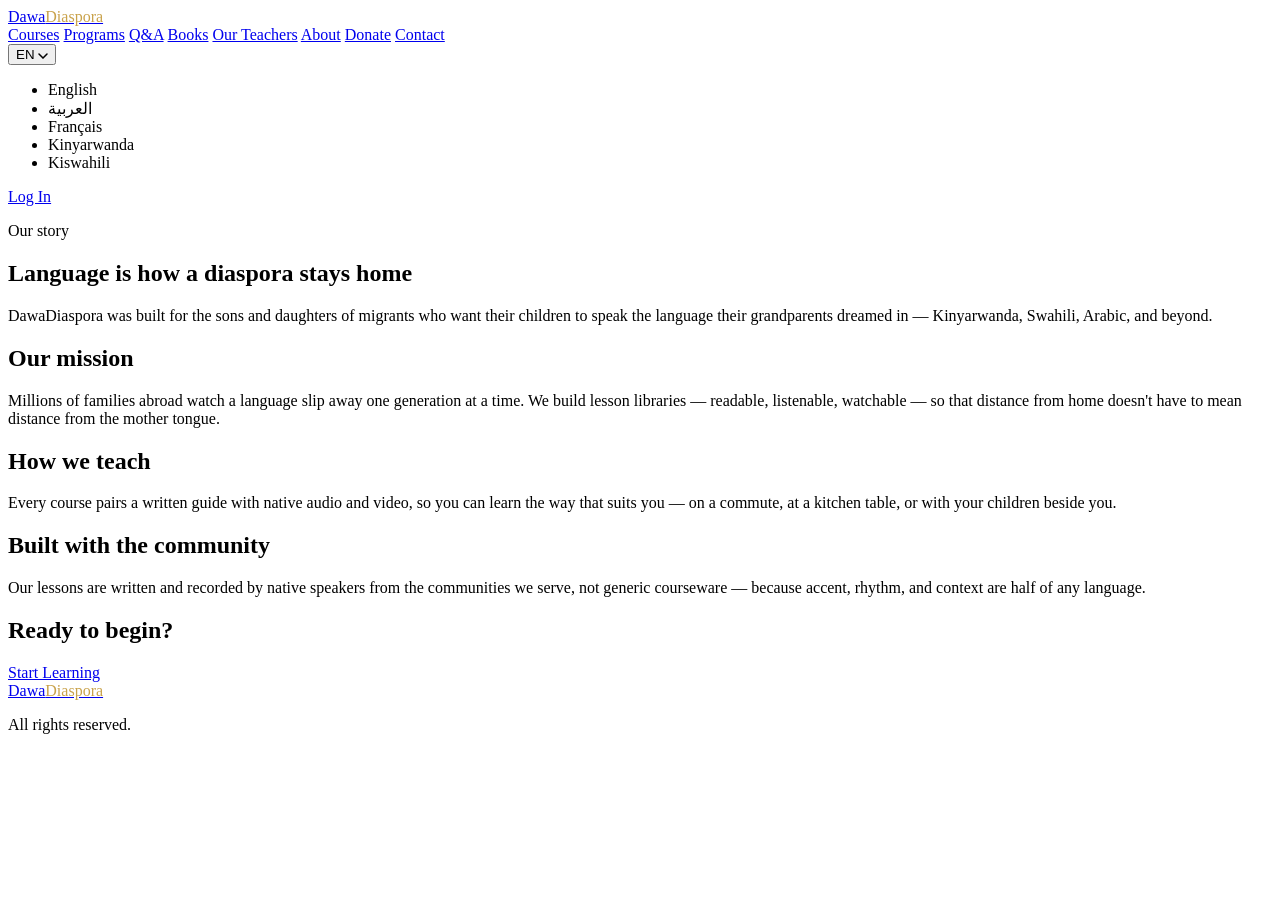
==== about.html @ 7dbeee55 "Add files via upload" ====
<!DOCTYPE html>
<html lang="en" dir="ltr">
<head>
<meta charset="UTF-8" />
<meta name="viewport" content="width=device-width, initial-scale=1.0" />
<title>About — DawaDiaspora</title>
<link rel="preconnect" href="https://fonts.googleapis.com">
<link href="https://fonts.googleapis.com/css2?family=Fraunces:opsz,wght@9..144,400;9..144,500;9..144,600;9..144,700&family=Work+Sans:wght@400;500;600&family=Noto+Naskh+Arabic:wght@500;600&display=swap" rel="stylesheet">
<link rel="stylesheet" href="css/style.css" />
</head>
<body>

<div class="grain"></div>

<header class="site-header">
  <div class="header-inner">
    <a href="/" class="logo">Dawa<span class="logo-accent" style="color:#C9A24B;">Diaspora</span></a>

    <nav class="main-nav">
      <a href="index.html#courses" data-i18n="nav.courses">Courses</a>
      <a href="programs.html" data-i18n="nav.programs">Programs</a>
      <a href="qa.html" data-i18n="nav.qa">Q&amp;A</a>
      <a href="books.html" data-i18n="nav.books">Books</a>
      <a href="teachers.html" data-i18n="nav.teachers">Our Teachers</a>
      <a href="about.html" class="active" data-i18n="nav.about">About</a>
      <a href="index.html#donate" data-i18n="nav.donate">Donate</a>
      <a href="contact.html" data-i18n="nav.contact">Contact</a>
    </nav>

    <div class="header-actions">
      <div class="lang-switcher">
        <button class="lang-current" id="langCurrent" aria-haspopup="listbox" aria-expanded="false">
          <span id="langCurrentLabel">EN</span>
          <svg width="10" height="6" viewBox="0 0 10 6" fill="none"><path d="M1 1L5 5L9 1" stroke="currentColor" stroke-width="1.5" stroke-linecap="round"/></svg>
        </button>
        <ul class="lang-options" id="langOptions" role="listbox">
          <li role="option" data-lang="en">English</li>
          <li role="option" data-lang="ar">العربية</li>
          <li role="option" data-lang="fr">Français</li>
          <li role="option" data-lang="rw">Kinyarwanda</li>
          <li role="option" data-lang="sw">Kiswahili</li>
        </ul>
      </div>
      <a href="#login" class="btn btn-ghost" data-i18n="nav.login">Log In</a>
    </div>
  </div>
</header>

<main>

  <section class="page-hero">
    <div class="section-inner">
      <p class="hero-eyebrow" data-i18n="about.eyebrow">Our story</p>
      <h1 class="page-title" data-i18n="about.title">Language is how a diaspora stays home</h1>
      <p class="page-lede" data-i18n="about.lede">
        DawaDiaspora was built for the sons and daughters of migrants who want their children to speak
        the language their grandparents dreamed in — Kinyarwanda, Swahili, Arabic, and beyond.
      </p>
    </div>
  </section>

  <section class="about-content">
    <div class="section-inner about-grid">
      <div class="about-block">
        <h2 data-i18n="about.mission.title">Our mission</h2>
        <p data-i18n="about.mission.text">
          Millions of families abroad watch a language slip away one generation at a time. We build
          lesson libraries — readable, listenable, watchable — so that distance from home doesn't
          have to mean distance from the mother tongue.
        </p>
      </div>
      <div class="about-block">
        <h2 data-i18n="about.approach.title">How we teach</h2>
        <p data-i18n="about.approach.text">
          Every course pairs a written guide with native audio and video, so you can learn the way
          that suits you — on a commute, at a kitchen table, or with your children beside you.
        </p>
      </div>
      <div class="about-block">
        <h2 data-i18n="about.community.title">Built with the community</h2>
        <p data-i18n="about.community.text">
          Our lessons are written and recorded by native speakers from the communities we serve,
          not generic courseware — because accent, rhythm, and context are half of any language.
        </p>
      </div>
    </div>
  </section>

  <section class="cta-band">
    <div class="section-inner cta-band-inner">
      <h2 data-i18n="about.cta.title">Ready to begin?</h2>
      <a href="index.html#courses" class="btn btn-gold" data-i18n="btn.start_learning">Start Learning</a>
    </div>
  </section>

</main>

<footer class="site-footer">
  <div class="section-inner footer-inner">
    <a href="/" class="logo logo-footer">Dawa<span class="logo-accent" style="color:#C9A24B;">Diaspora</span></a>
    <p data-i18n="footer.rights">All rights reserved.</p>
  </div>
</footer>

<script src="js/i18n-data.js"></script>
<script src="js/main.js"></script>
</body>
</html>
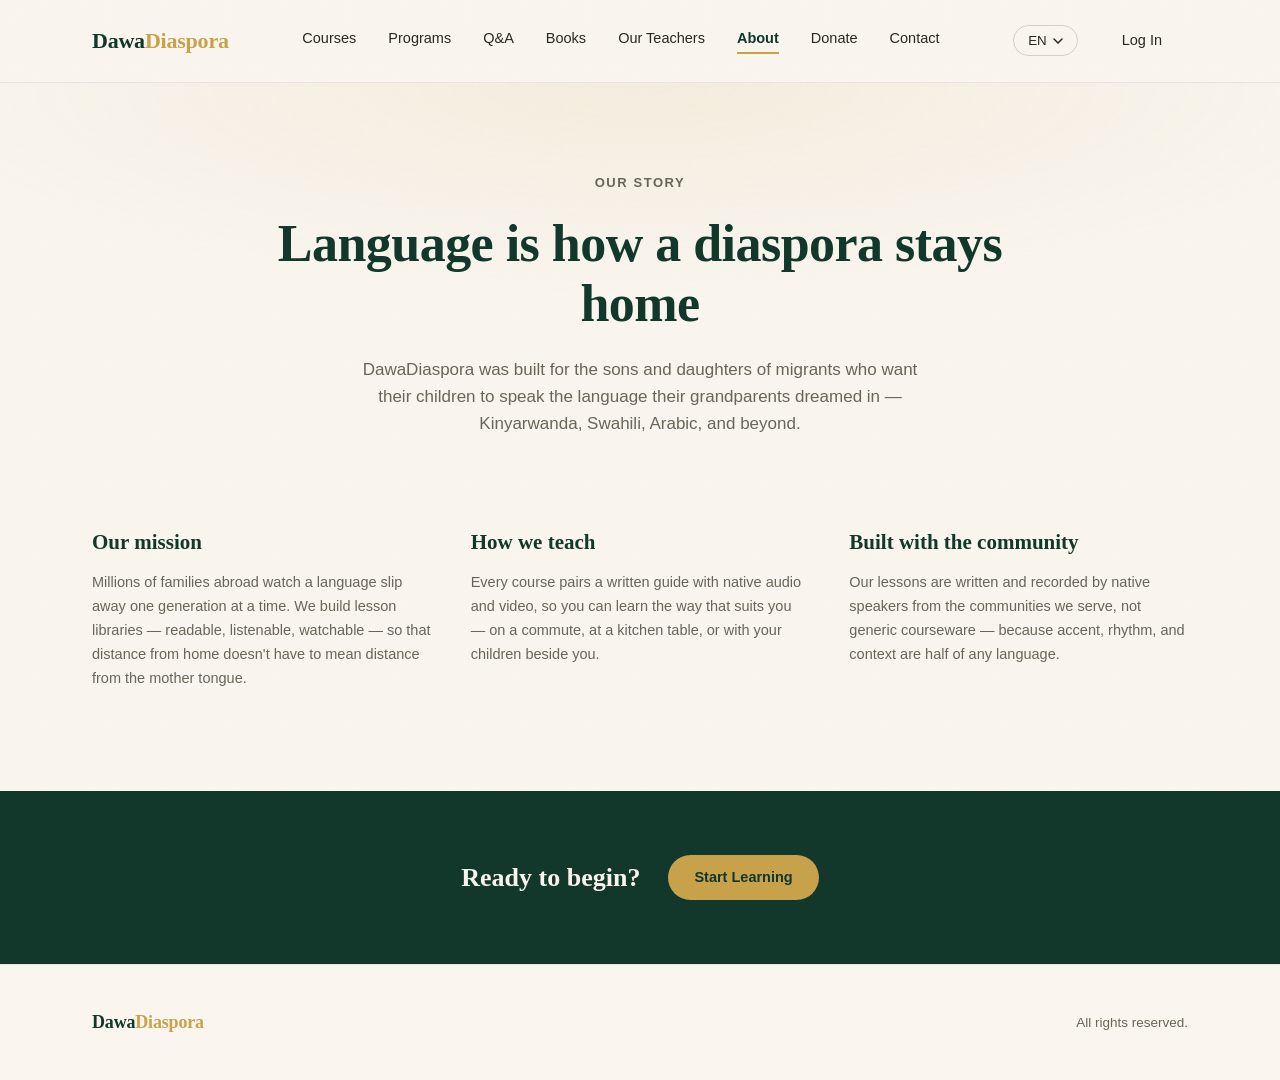
==== commit c4b6991e: "Add files via upload" ====
--- a/about.html
+++ b/about.html
@@ -14,7 +14,7 @@
 
 <header class="site-header">
   <div class="header-inner">
-    <a href="/" class="logo">Dawa<span class="logo-accent" style="color:#C9A24B;">Diaspora</span></a>
+    <a href="index.html" class="logo">Dawa<span class="logo-accent" style="color:#C9A24B;">Diaspora</span></a>
 
     <nav class="main-nav">
       <a href="index.html#courses" data-i18n="nav.courses">Courses</a>
@@ -97,7 +97,7 @@
 
 <footer class="site-footer">
   <div class="section-inner footer-inner">
-    <a href="/" class="logo logo-footer">Dawa<span class="logo-accent" style="color:#C9A24B;">Diaspora</span></a>
+    <a href="index.html" class="logo logo-footer">Dawa<span class="logo-accent" style="color:#C9A24B;">Diaspora</span></a>
     <p data-i18n="footer.rights">All rights reserved.</p>
   </div>
 </footer>
--- a/css/style.css
+++ b/css/style.css
@@ -0,0 +1,428 @@
+:root {
+  --cream: #FAF6EF;
+  --cream-deep: #F1EADC;
+  --emerald: #12382B;
+  --emerald-light: #1E5A45;
+  --navy: #1B2A4A;
+  --gold: #C9A24B;
+  --gold-light: #E4C876;
+  --ink: #2B2823;
+  --ink-soft: #6B6558;
+
+  --font-display: 'Fraunces', serif;
+  --font-body: 'Work Sans', sans-serif;
+  --font-arabic: 'Noto Naskh Arabic', serif;
+
+  --radius: 14px;
+  --max-w: 1160px;
+}
+
+* { box-sizing: border-box; margin: 0; padding: 0; }
+
+html { scroll-behavior: smooth; }
+
+body {
+  background: var(--cream);
+  color: var(--ink);
+  font-family: var(--font-body);
+  line-height: 1.5;
+  -webkit-font-smoothing: antialiased;
+}
+
+html[dir="rtl"] body { font-family: var(--font-arabic), var(--font-body); }
+
+a { color: inherit; text-decoration: none; }
+
+.section-inner {
+  max-width: var(--max-w);
+  margin: 0 auto;
+  padding: 0 32px;
+}
+
+/* subtle grain overlay for texture, keeps flat colors from feeling flat */
+.grain {
+  position: fixed; inset: 0; pointer-events: none; z-index: 999;
+  opacity: 0.035; mix-blend-mode: multiply;
+  background-image: url("data:image/svg+xml,%3Csvg xmlns='http://www.w3.org/2000/svg' width='120' height='120'%3E%3Cfilter id='n'%3E%3CfeTurbulence type='fractalNoise' baseFrequency='0.9' numOctaves='2' stitchTiles='stitch'/%3E%3C/filter%3E%3Crect width='100%25' height='100%25' filter='url(%23n)'/%3E%3C/svg%3E");
+}
+
+/* ---------- HEADER ---------- */
+.site-header {
+  position: sticky; top: 0; z-index: 100;
+  background: rgba(250, 246, 239, 0.88);
+  backdrop-filter: blur(10px);
+  border-bottom: 1px solid rgba(43,40,35,0.08);
+}
+
+.header-inner {
+  max-width: var(--max-w);
+  margin: 0 auto;
+  padding: 18px 32px;
+  display: flex; align-items: center; justify-content: space-between;
+  gap: 24px;
+}
+
+.logo {
+  font-family: var(--font-display);
+  font-size: 22px;
+  font-weight: 600;
+  color: var(--emerald);
+  letter-spacing: -0.01em;
+  display: flex; align-items: center;
+}
+.logo-accent {
+  color: var(--gold);
+}
+.logo-mark { flex-shrink: 0; margin-right: 9px; }
+.logo-img { height: 34px; width: auto; display: block; }
+
+/* ---------- PAGES INTERNES (About / Teachers / Contact) ---------- */
+.main-nav a.active { color: var(--emerald); font-weight: 600; }
+.main-nav a.active::after { width: 100%; }
+
+.page-hero {
+  padding: 90px 32px 70px; text-align: center;
+  background: radial-gradient(ellipse 60% 50% at 50% 0%, rgba(201,162,75,0.10), transparent), var(--cream);
+}
+.page-title {
+  font-family: var(--font-display); font-size: clamp(34px, 5vw, 52px);
+  font-weight: 600; color: var(--emerald); letter-spacing: -0.01em;
+  max-width: 760px; margin: 18px auto 22px; line-height: 1.15;
+}
+.page-lede { font-size: 17px; color: var(--ink-soft); max-width: 560px; margin: 0 auto; line-height: 1.6; }
+
+/* About page */
+.about-content { padding: 20px 0 100px; }
+.about-grid { display: grid; grid-template-columns: repeat(3, 1fr); gap: 40px; }
+.about-block h2 { font-family: var(--font-display); font-size: 21px; font-weight: 600; color: var(--emerald); margin-bottom: 12px; }
+.about-block p { font-size: 14.5px; color: var(--ink-soft); line-height: 1.65; }
+
+.cta-band { background: var(--emerald); padding: 64px 0; }
+.cta-band-inner { display: flex; align-items: center; justify-content: center; gap: 28px; flex-wrap: wrap; }
+.cta-band-inner h2 { font-family: var(--font-display); color: var(--cream); font-size: 26px; font-weight: 600; }
+
+/* Teachers page */
+.teachers-grid-section { padding: 20px 0 100px; }
+.teacher-grid { display: grid; grid-template-columns: repeat(auto-fit, minmax(230px, 1fr)); gap: 26px; }
+.teacher-card {
+  background: #fff; border-radius: var(--radius); overflow: hidden;
+  box-shadow: 0 2px 14px rgba(43,40,35,0.06); transition: transform 0.2s ease;
+}
+.teacher-card:hover { transform: translateY(-4px); }
+.teacher-photo { height: 160px; }
+.teacher-card h3 { font-family: var(--font-display); font-size: 19px; font-weight: 600; margin: 18px 22px 2px; }
+.teacher-lang {
+  margin: 0 22px 10px; font-size: 12px; font-weight: 700; text-transform: uppercase;
+  letter-spacing: 0.05em; color: var(--gold);
+}
+.teacher-card .teacher-bio { margin: 0 22px 22px; font-size: 13.5px; color: var(--ink-soft); line-height: 1.55; }
+
+/* Contact page */
+.contact-section { padding: 20px 0 110px; }
+.contact-grid { display: grid; grid-template-columns: 1.5fr 1fr; gap: 56px; align-items: start; }
+
+.contact-form { display: flex; flex-direction: column; gap: 18px; }
+.contact-form label { display: flex; flex-direction: column; gap: 6px; font-size: 13.5px; font-weight: 600; color: var(--ink); }
+.contact-form input, .contact-form textarea {
+  font-family: var(--font-body); font-size: 14.5px; padding: 12px 14px;
+  border: 1.5px solid rgba(43,40,35,0.15); border-radius: 10px; background: #fff;
+  color: var(--ink); resize: vertical;
+}
+.contact-form input:focus, .contact-form textarea:focus { outline: none; border-color: var(--gold); }
+.contact-form button { align-self: flex-start; margin-top: 6px; }
+.form-status { font-size: 13.5px; color: var(--emerald); font-weight: 500; min-height: 18px; }
+
+.contact-info { background: var(--cream-deep); border-radius: var(--radius); padding: 32px; }
+.contact-info h3 { font-family: var(--font-display); font-size: 19px; color: var(--emerald); margin-bottom: 20px; }
+.contact-info p { font-size: 14px; color: var(--ink-soft); margin-bottom: 16px; line-height: 1.5; }
+.contact-info strong { color: var(--ink); display: block; margin-bottom: 2px; font-size: 13px; text-transform: uppercase; letter-spacing: 0.04em; }
+
+@media (max-width: 860px) {
+  .about-grid { grid-template-columns: 1fr; }
+  .contact-grid { grid-template-columns: 1fr; }
+}
+
+/* ---------- PROGRAMS PAGE ---------- */
+.programs-section { padding: 20px 0 100px; }
+.program-grid { display: grid; grid-template-columns: repeat(auto-fit, minmax(260px, 1fr)); gap: 28px; }
+.program-card {
+  background: #fff; border-radius: var(--radius); padding: 30px;
+  box-shadow: 0 2px 14px rgba(43,40,35,0.06); transition: transform 0.2s ease;
+}
+.program-card:hover { transform: translateY(-4px); }
+.program-icon { font-size: 30px; margin-bottom: 14px; }
+.program-card h2 { font-family: var(--font-display); font-size: 21px; font-weight: 600; color: var(--emerald); margin-bottom: 8px; }
+.program-schedule {
+  display: inline-block; font-size: 11.5px; font-weight: 700; text-transform: uppercase;
+  letter-spacing: 0.06em; color: var(--emerald); background: var(--cream-deep);
+  padding: 4px 10px; border-radius: 20px; margin-bottom: 12px;
+}
+.program-desc { font-size: 14.5px; color: var(--ink-soft); line-height: 1.6; margin-bottom: 14px; }
+.program-sublist { list-style: none; display: flex; flex-direction: column; gap: 6px; }
+.program-sublist li {
+  font-size: 13.5px; color: var(--ink); padding-left: 18px; position: relative;
+}
+.program-sublist li::before {
+  content: '—'; position: absolute; left: 0; color: var(--gold);
+}
+
+/* ---------- Q&A PAGE ---------- */
+.qa-section { padding: 20px 0 100px; }
+.qa-highlight {
+  background: var(--emerald); border-radius: var(--radius); padding: 48px;
+  text-align: center; color: var(--cream); margin-bottom: 44px;
+}
+.qa-day-badge {
+  display: inline-block; font-size: 11.5px; font-weight: 700; text-transform: uppercase;
+  letter-spacing: 0.08em; background: var(--gold); color: var(--emerald);
+  padding: 5px 14px; border-radius: 20px; margin-bottom: 18px;
+}
+.qa-highlight h2 { font-family: var(--font-display); font-size: 28px; font-weight: 600; margin-bottom: 14px; }
+.qa-highlight p { font-size: 15px; color: rgba(250,246,239,0.8); max-width: 520px; margin: 0 auto 26px; line-height: 1.6; }
+
+.qa-formats { display: flex; justify-content: center; gap: 40px; margin-bottom: 60px; }
+.qa-format-item { text-align: center; }
+.qa-format-item span { font-size: 26px; display: block; margin-bottom: 8px; }
+.qa-format-item p { font-size: 13.5px; font-weight: 600; color: var(--emerald); }
+
+.qa-archive { text-align: center; }
+.qa-archive h3 { font-family: var(--font-display); font-size: 20px; color: var(--emerald); margin-bottom: 10px; }
+.qa-archive-empty { font-size: 14px; color: var(--ink-soft); }
+
+/* ---------- BOOKS PAGE ---------- */
+.books-section { padding: 20px 0 100px; }
+.book-grid { display: grid; grid-template-columns: repeat(auto-fit, minmax(220px, 1fr)); gap: 26px; margin-bottom: 30px; }
+.book-card {
+  background: #fff; border-radius: var(--radius); overflow: hidden;
+  box-shadow: 0 2px 14px rgba(43,40,35,0.06); transition: transform 0.2s ease;
+}
+.book-card:hover { transform: translateY(-4px); }
+.book-cover { height: 220px; }
+.book-body { padding: 20px; }
+.book-body h3 { font-family: var(--font-display); font-size: 17px; font-weight: 600; margin-bottom: 4px; }
+.book-author { font-size: 13px; color: var(--ink-soft); margin-bottom: 16px; }
+.btn-small { padding: 8px 18px; font-size: 13px; }
+.books-note { text-align: center; font-size: 13.5px; color: var(--ink-soft); }
+
+.main-nav { display: flex; gap: 32px; }
+.main-nav a {
+  font-size: 14.5px; font-weight: 500; color: var(--ink);
+  position: relative; padding-bottom: 4px;
+}
+.main-nav a::after {
+  content: ''; position: absolute; left: 0; bottom: 0; width: 0; height: 1.5px;
+  background: var(--gold); transition: width 0.25s ease;
+}
+.main-nav a:hover::after { width: 100%; }
+
+.header-actions { display: flex; align-items: center; gap: 18px; }
+
+/* Language switcher */
+.lang-switcher { position: relative; font-size: 14px; }
+.lang-current {
+  display: flex; align-items: center; gap: 6px;
+  background: transparent; border: 1px solid rgba(43,40,35,0.18);
+  border-radius: 20px; padding: 7px 14px; cursor: pointer;
+  color: var(--ink); font-family: var(--font-body); font-weight: 500;
+}
+.lang-current:hover { border-color: var(--gold); }
+.lang-options {
+  position: absolute; top: calc(100% + 8px); right: 0;
+  background: #fff; border-radius: 10px; list-style: none;
+  box-shadow: 0 12px 32px rgba(43,40,35,0.14);
+  min-width: 150px; overflow: hidden;
+  opacity: 0; visibility: hidden; transform: translateY(-6px);
+  transition: all 0.18s ease;
+}
+html[dir="rtl"] .lang-options { right: auto; left: 0; }
+.lang-switcher.open .lang-options { opacity: 1; visibility: visible; transform: translateY(0); }
+.lang-options li { padding: 10px 16px; cursor: pointer; font-size: 14px; }
+.lang-options li:hover { background: var(--cream-deep); color: var(--emerald); }
+
+/* ---------- BUTTONS ---------- */
+.btn {
+  display: inline-flex; align-items: center; justify-content: center;
+  padding: 12px 26px; border-radius: 30px; font-size: 14.5px; font-weight: 600;
+  cursor: pointer; border: none; transition: transform 0.15s ease, box-shadow 0.15s ease;
+  font-family: var(--font-body);
+}
+.btn:hover { transform: translateY(-1px); }
+.btn-primary { background: var(--emerald); color: var(--cream); }
+.btn-primary:hover { box-shadow: 0 8px 20px rgba(18,56,43,0.28); }
+.btn-outline { background: transparent; color: var(--emerald); border: 1.5px solid var(--emerald); }
+.btn-outline:hover { background: var(--emerald); color: var(--cream); }
+.btn-ghost { color: var(--ink); font-size: 14.5px; font-weight: 500; }
+.btn-ghost:hover { color: var(--emerald); }
+.btn-gold { background: var(--gold); color: var(--emerald); }
+.btn-gold:hover { box-shadow: 0 8px 20px rgba(201,162,75,0.4); }
+
+/* ---------- HERO ---------- */
+.hero {
+  padding: 110px 32px 90px;
+  text-align: center;
+  background:
+    radial-gradient(ellipse 60% 50% at 50% 0%, rgba(201,162,75,0.10), transparent),
+    var(--cream);
+}
+.hero-inner { max-width: 780px; margin: 0 auto; }
+
+.hero-eyebrow {
+  font-size: 13px; letter-spacing: 0.12em; text-transform: uppercase;
+  color: var(--ink-soft); font-weight: 600; margin-bottom: 22px;
+}
+
+.hero-morph {
+  font-family: var(--font-display);
+  font-size: clamp(52px, 9vw, 96px);
+  font-weight: 600;
+  color: var(--emerald);
+  line-height: 1.05;
+  min-height: 1.2em;
+  letter-spacing: -0.02em;
+  margin-bottom: 26px;
+}
+
+.hero-sub {
+  font-size: 18px; color: var(--ink-soft); line-height: 1.6;
+  max-width: 540px; margin: 0 auto 40px;
+}
+
+.hero-actions { display: flex; gap: 16px; justify-content: center; margin-bottom: 44px; }
+
+.hero-langs {
+  font-size: 13.5px; color: var(--ink-soft);
+  display: flex; flex-direction: column; gap: 6px;
+}
+.hero-langs strong { color: var(--emerald); font-weight: 600; font-size: 14.5px; }
+
+/* ---------- SECTION HEADS ---------- */
+.eyebrow {
+  font-size: 13px; letter-spacing: 0.12em; text-transform: uppercase;
+  color: var(--gold); font-weight: 700; margin-bottom: 10px;
+}
+.eyebrow-light { color: var(--gold-light); }
+
+.section-head { text-align: center; margin-bottom: 52px; }
+.section-head h2, .how-copy h2, .faq-teaser h2 {
+  font-family: var(--font-display); font-size: clamp(32px, 4vw, 44px);
+  font-weight: 600; color: var(--emerald); letter-spacing: -0.01em;
+}
+
+/* ---------- COURSES ---------- */
+.courses { padding: 100px 0; }
+
+.course-grid {
+  display: grid; grid-template-columns: repeat(auto-fit, minmax(280px, 1fr));
+  gap: 28px;
+}
+
+.course-card {
+  background: #fff; border-radius: var(--radius); overflow: hidden;
+  box-shadow: 0 2px 14px rgba(43,40,35,0.06);
+  transition: transform 0.2s ease, box-shadow 0.2s ease;
+}
+.course-card:hover { transform: translateY(-4px); box-shadow: 0 16px 32px rgba(43,40,35,0.12); }
+
+.course-media { height: 150px; }
+
+.course-body { padding: 24px; }
+
+.course-level {
+  display: inline-block; font-size: 11.5px; font-weight: 700;
+  text-transform: uppercase; letter-spacing: 0.06em;
+  color: var(--emerald); background: var(--cream-deep);
+  padding: 4px 10px; border-radius: 20px; margin-bottom: 14px;
+}
+
+.course-body h3 {
+  font-family: var(--font-display); font-size: 22px; font-weight: 600;
+  color: var(--ink); margin-bottom: 8px;
+}
+
+.course-body p { font-size: 14.5px; color: var(--ink-soft); margin-bottom: 20px; }
+
+.course-meta { display: flex; align-items: center; justify-content: space-between; }
+.course-formats { font-size: 15px; opacity: 0.75; }
+.course-price { font-family: var(--font-display); font-size: 19px; font-weight: 600; color: var(--emerald); }
+
+/* ---------- HOW IT WORKS ---------- */
+.how { padding: 100px 0; background: var(--cream-deep); }
+
+.how-grid {
+  display: grid; grid-template-columns: 0.9fr 1.4fr; gap: 64px; align-items: start;
+}
+
+.how-copy p { color: var(--ink-soft); font-size: 15.5px; margin-top: 16px; line-height: 1.65; }
+
+.how-items { display: grid; gap: 30px; }
+.how-item { display: flex; align-items: flex-start; gap: 18px; }
+.how-icon { font-size: 26px; line-height: 1; }
+.how-item h3 { font-family: var(--font-display); font-size: 19px; font-weight: 600; margin-bottom: 4px; }
+.how-item p { font-size: 14.5px; color: var(--ink-soft); }
+
+/* ---------- DONATE BANNER ---------- */
+.donate-banner {
+  background: var(--emerald); color: var(--cream); padding: 90px 0;
+}
+.donate-inner {
+  display: grid; grid-template-columns: 1fr 1fr; gap: 48px; align-items: center;
+}
+.donate-inner h2 { font-family: var(--font-display); font-size: clamp(28px, 3.5vw, 38px); font-weight: 600; margin: 8px 0 14px; }
+.donate-inner > div:first-child p { color: rgba(250,246,239,0.75); font-size: 15.5px; max-width: 420px; }
+
+/* Carte blanche accueillant le formulaire Zeffy intégré */
+.donate-widget-card {
+  background: var(--cream);
+  border-radius: var(--radius);
+  padding: 20px;
+  box-shadow: 0 16px 40px rgba(0,0,0,0.18);
+  min-height: 420px;
+  display: flex; align-items: center; justify-content: center;
+}
+
+.zeffy-placeholder {
+  text-align: center; color: var(--ink-soft); padding: 40px 20px;
+}
+.zeffy-placeholder p:first-child { font-weight: 600; color: var(--emerald); margin-bottom: 8px; }
+.zeffy-placeholder-sub { font-size: 13px; }
+.zeffy-placeholder code {
+  background: var(--cream-deep); padding: 2px 6px; border-radius: 4px; font-size: 12px;
+}
+
+/* ---------- FAQ TEASER ---------- */
+.faq-teaser { padding: 100px 0; text-align: center; }
+.faq-teaser .eyebrow { justify-self: center; }
+
+.faq-cats { display: flex; justify-content: center; gap: 24px; margin-top: 44px; flex-wrap: wrap; }
+.faq-cat {
+  background: #fff; border-radius: var(--radius); padding: 32px 44px;
+  box-shadow: 0 2px 14px rgba(43,40,35,0.06); transition: transform 0.2s ease;
+  min-width: 140px;
+}
+.faq-cat:hover { transform: translateY(-4px); }
+.faq-cat span { font-size: 30px; display: block; margin-bottom: 12px; }
+.faq-cat p { font-weight: 600; color: var(--emerald); }
+
+/* ---------- FOOTER ---------- */
+.site-footer { padding: 44px 0; border-top: 1px solid rgba(43,40,35,0.08); }
+.footer-inner { display: flex; align-items: center; justify-content: space-between; }
+.logo-footer { font-size: 18px; }
+.site-footer p { font-size: 13.5px; color: var(--ink-soft); }
+
+/* ---------- RESPONSIVE ---------- */
+@media (max-width: 860px) {
+  .main-nav { display: none; }
+  .how-grid { grid-template-columns: 1fr; }
+  .donate-inner { grid-template-columns: 1fr; text-align: center; }
+  .donate-actions { align-items: center; }
+  .donate-amounts { justify-content: center; }
+}
+
+/* ---------- ACCESSIBILITY ---------- */
+a:focus-visible, button:focus-visible {
+  outline: 2px solid var(--gold); outline-offset: 3px;
+}
+
+@media (prefers-reduced-motion: reduce) {
+  * { animation: none !important; transition: none !important; }
+}
